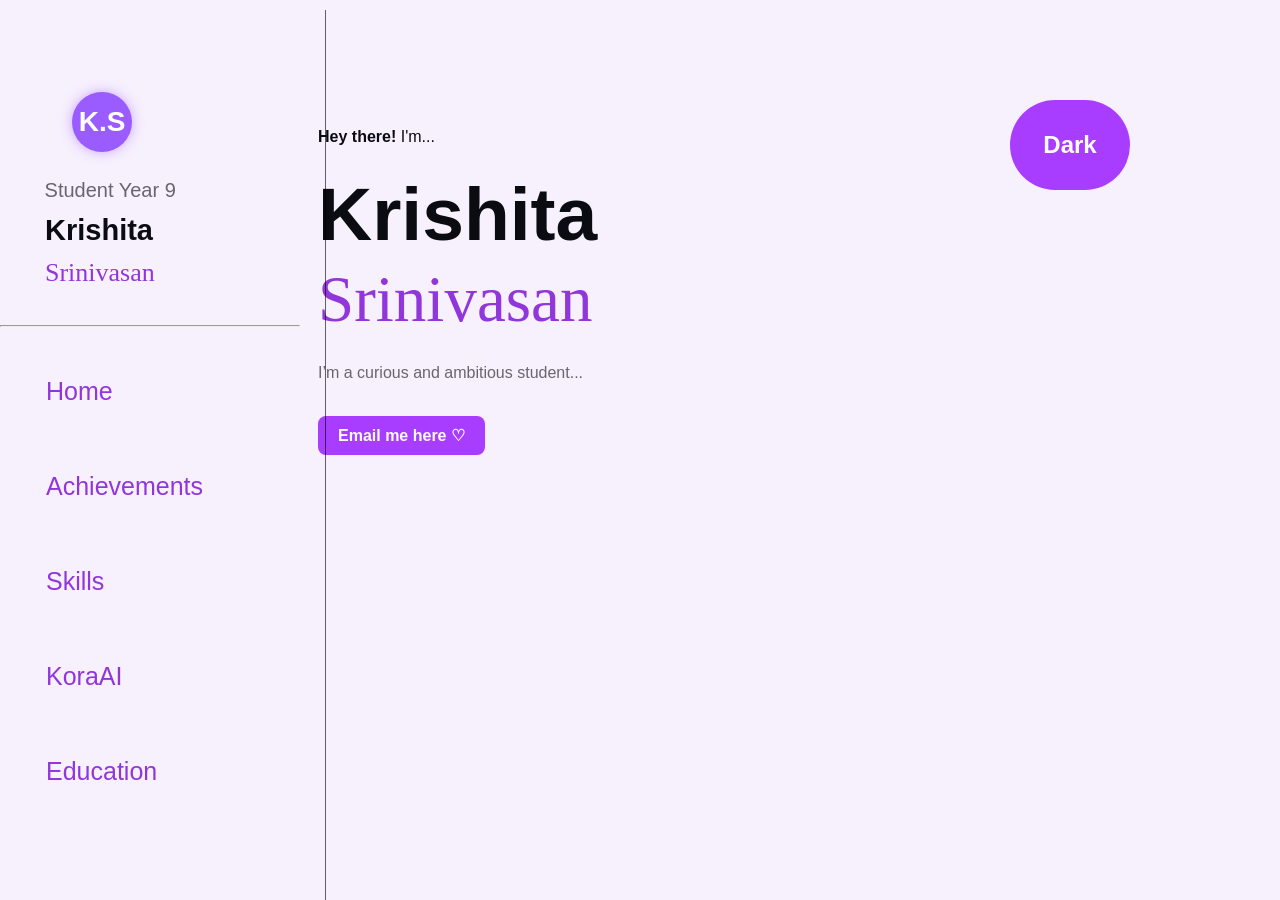
==== index.html @ 89aa0915 "Update index.html" ====
<!DOCTYPE html>
<html lang="en">
<head>
    <meta charset="UTF-8">
    <meta http-equiv="X-UA-Compatible" content="IE=edge">
    <meta name="viewport" content="width=device-width, initial-scale=1.0">
    <title>Resume</title>
    <link rel="stylesheet" href="Stylish.css">
    <title>Welcome to my site!</title>
</head>

<script src="dockHover.js"></script>

<body class="light-theme" text-align="center">

<div class="site-container">

    <div class="sidenav"><br><br><br><br>
        <div class="avatar-text">K.S</div>

        <!-- FIXED: vertical line moved slightly right -->
        <div class="fixed-vertical" style="left: 430px;"></div>

        <br>
        <p id="student"> Student Year 9</p>
        <h2 id="name1">Krishita</h2>
        <p id="name2">Srinivasan</p><br>
        <hr>
        <br><br>

        <a href="index.html">Home</a>
        <br><br><br>

        <a href="achievments.html">Achievements</a>
        <br><br><br>

        <a href="skills.html">Skills</a>
        <br><br><br>
        <a href="chatbot.html">KoraAI</a>
        <br>
        <br>
        <br>
        <a href="education.html">Education</a>
  
        
    </div>

    <div class="vertical-divider"></div>

    <div class="main">
        <strong>Hey there!</strong> I'm...<br>
        <h1 style="text-align: left;" id="name3">Krishita</h1>
        <p id="name4">Srinivasan</p>
        <p id="msg">I’m a curious and ambitious student...</p>
        <br>
        <a href="mailto:Krishita@outlook.com" class="email-btn">Email me here ♡</a>

        <div>
            <button class="btn">Dark</button>
        </div>

        <script>alert("Welcome to my resume!");</script>
        <script src="JavaScript1.js"></script>
        <noscript>Your browser does not support JavaScript!</noscript>
    </div>

</div>

</body>
</html>
---- Stylish.css ----
ul {
    font-family: 'Segoe UI', Tahoma, Geneva, Verdana, sans-serif;
}
li{
    list-style: circle;
}
.list {
    list-style: disc;
}
#msg {
    font-family: Arial, Helvetica, sans-serif;
    opacity: 0.6;
    align-self: center;
}
:root {
    --black: #0B0B12;
    --purple: #f7f0fd;    
}

body {
    background-color: var(--bg);
    color: var(--fontColor);
    font-family: Arial, Helvetica, sans-serif;
}
.btn {
    position: fixed;
    top: 100px;
    right: 150px;
    height: 90px;
    width: 120px;
    background-color:#a83dff;
    cursor: pointer;
    font-size: x-large;
    transition: 0.25s ease; 
     color: #fefdfe;
  text-decoration: none;
  font-weight: 600;
  border-radius: 999px;
  display: inline-block;
}
.btn:hover {
  transform: translateY(-2px);
}
.light-theme {
  --bg: var(--purple);
  --fontColor: var(--black);
  --btnBg: var(--purple);
  --btnFontColor: var(--black);
}

.dark-theme {
  --bg: var(--black);
  --fontColor: var(--purple);
  --btnBg: var(--black);
  --btnFontColor: var(--purple);
}
html { scroll-behavior: smooth; }
/* Base link colour */
a {
  color: #9136db;   /* light purple‑pink */
  text-decoration: none;
}

/* Hover effect */
a:hover {
  color: #f1cffd;   /* brighter pastel pink‑purple */
}

/* Visited links */
a:visited {
  color: #da7ff8;   /* slightly deeper shade */
}

/* Active (when clicking) */
a:active {
  color: #e0cbf2;   /* soft pink flash */
}

/* Wrap text */
p {
  white-space: pre-wrap;
}
/* Style for the side navigation */
.sidenav {
  height: 100%; /* Full-height */
  width: 300px; /* Set the width of the side navigation */
  position: fixed; /* Fixed position */
  z-index: 100; /* Stay on top */
  top: 0; /* Stay at the top */
  left: 0; /* Stay on the left */
  background-color: var(--purple); /* Background color */
  overflow-x: hidden; /* Disable horizontal scroll */
  padding-top: 20px; /* Place content 20px from the top */
  
}
/* Style for the links inside the side navigation */
.sidenav a {
  padding: 6px 8px 6px 16px; /* Padding */
  text-decoration-style: double;/* Remove underline */
  font-size: 25px; /* Increase font size */
  color: #9136db; /* Link color */
  display:ruby-base; /* Make the links appear below each other */
  margin-left: 10%;
}
/* Change color on hover */
.sidenav a:hover {
  color: #e0cbf2;   /* brighter pastel pink‑purple */
}
.sidenav a:visited {
  color: #9136db;   /* slightly deeper shade */
}
.sidenav a:active {
  color: #e0cbf2;   /* soft pink flash */
}
.sidenav a:hover {
  transform: translateX(-10px);
  color: #e0cbf2;
}
.sidenav a {
  transition: transform 0.2s ease;
  display: block; /* ensures transform behaves correctly */
}
/* Style for the main content */
.main {
  margin-left: 300px; /* Same as the width of the sidenav */
  padding: 0px 10px; /* Some padding */
} 
/*on smaller screens, where the height of the sidenav is 100% instead of 100vh, remove the left margin of the main content to prevent it from being hidden behind the sidenav*/
@media screen and (max-height: 450px) {
  .sidenav {padding-top: 15px;}
  .sidenav a {font-size: 18px;}
  .main {margin-left: 0;}
}
.dark-theme .sidenav {
  background-color: var(--black); /* Dark background for sidenav */
}
.vline {
  width: 100px;
  height: 100px;
 color: #000000;
}


.vertical-divider {
  height: 100px;
  width: 1%;
  margin: 14px 0;        /* gap above and below */
  background-color:var(--black);   /* light mode line */
  opacity: 0.6;              /* slightly transparent */
}

/* Dark mode version */
.dark-mode .vertical-divider {
color: #444;  /* darker line for dark mode */
  opacity: 0.7;
}
#name1 {
    font-size: 29px;
    font-family:Arial, Helvetica, sans-serif, Impact, Haettenschweiler, 'Arial Narrow Bold', sans-serif;
    line-break: 0.5;
    margin-left: 15%;
  }
#name2 {
    font-size: 26px;
    font-family:'Times New Roman', Times, serif;
    line-height: 0.009;
    color: #9136db;
    margin-left: 15%;
}
.fixed-vertical {
  border-left: 1px solid rgb(0, 0, 0);
  height: 1230px;
  position: fixed;
  left: 405px;
  margin-left: -105px;
  top: 10px;
  bottom: 10px;
  opacity: 0.6;
  flex-shrink: 0;
}
.dark-theme .fixed-vertical {
    border-left: 2.5px solid rgb(255, 255, 255);
   height: 1230px;
  position: fixed;
  left: 405px;
  margin-left: -105px;
  top: 10px;
  bottom: 10px;
  opacity: 0.6;
  flex-shrink: 0;
}
.email-btn {
  display: inline-block;
  padding: 10px 20px;
  background-color:#a83dff; /* purple accent */
  color: #fefdfe;
  text-decoration: none;
  border-radius: 8px;
  font-weight: 600;
  transition: 0.25s ease;
}

.email-btn:hover {
  background-color: #a83dff; /* darker purple on hover */
  transform: translateY(-2px);
}
#name3 {
    font-size: 75px;
    font-family:Arial, Helvetica, sans-serif, Impact, Haettenschweiler, 'Arial Narrow Bold', sans-serif;
    line-height: 0.5;
    text-align: left;
}

#name4 {
    font-size: 65px;
    font-family:'Times New Roman', Times, serif;
    line-height: 0.009;
    text-align: left;
    color: #9136db;
}
.dark-theme #name4 {
    color: #be79f7;
}
.dark-theme #name2 {
    color: #be79f7;
}
.darktheme .sidenav a{
  color: #be79f7;
}
.darktheme .sidenav a:visited {
  color: #cf9ef7;
}
.darktheme .sidenav a:active {
  color: #be79f7;
}
.darktheme .sidenav a:hover {
  color: #c993f6;
}
.avatar-text {
  width: 60px;
  height: 60px;
  border-radius: 50%;
  background: #9B5CFF;
  color: white;
  display: flex;
  align-items: center;
  justify-content: center;
  font-size: 28px;
  font-weight: 700;
  box-shadow: 0 0 12px rgba(155, 92, 255, 0.5);
  margin-left: 24%;
}
#student {
    font-size: 20px;
    margin-left: 13%;
    opacity: 0.6;
    line-height: 0.009;
}
.site-container {
  width: 1000px;          /* choose the size you want */
  margin: fixed;         /* centers the site */
  background: inherit;    /* keeps your theme working */
}
body {
  min-width: 199px;
}
.change {
    transition: transform 0.2s ease;
    display: block; 
    font-size: 25px; /* Increase font size */
    color: #9136db; /* Link color */
}
.chat-container {
    width: 450px;
    background: white;
    border-radius: 15px;
    box-shadow: 0 0 20px rgba(0,0,0,0.1);
    overflow: hidden;
    margin-top: 40px;
}

.dark-theme .chat-container {
    background: #1a1a1a;
}

.chat-header {
    background: #a83dff;
    padding: 15px;
    text-align: center;
    font-size: 22px;
    color: white;
    font-weight: bold;
}

.chat-box {
    height: 420px;
    padding: 15px;
    overflow-y: auto;
    display: flex;
    flex-direction: column;
}

.bot-message, .user-message {
    padding: 10px 14px;
    margin: 10px 0;
    border-radius: 12px;
    max-width: 80%;
    font-family: Arial, Helvetica, sans-serif;
}

.bot-message {
    background: #f7f0fd;
    align-self: flex-start;
}

.dark-theme .bot-message {
    background: #3a2a4f;
    color: white;
}

.user-message {
    background: #d1ffd6;
    align-self: flex-end;
}

.dark-theme .user-message {
    background: #2f4f2f;
    color: white;
}

.input-area {
    display: flex;
    border-top: 1px solid #ddd;
}

input {
    flex: 1;
    padding: 12px;
    border: none;
    outline: none;
}

button {
    padding: 12px 20px;
    background: #a83dff;
    border: none;
    color: white;
    cursor: pointer;
    transition: 0.2s ease;
}

button:hover {
    transform: translateY(-2px);
}
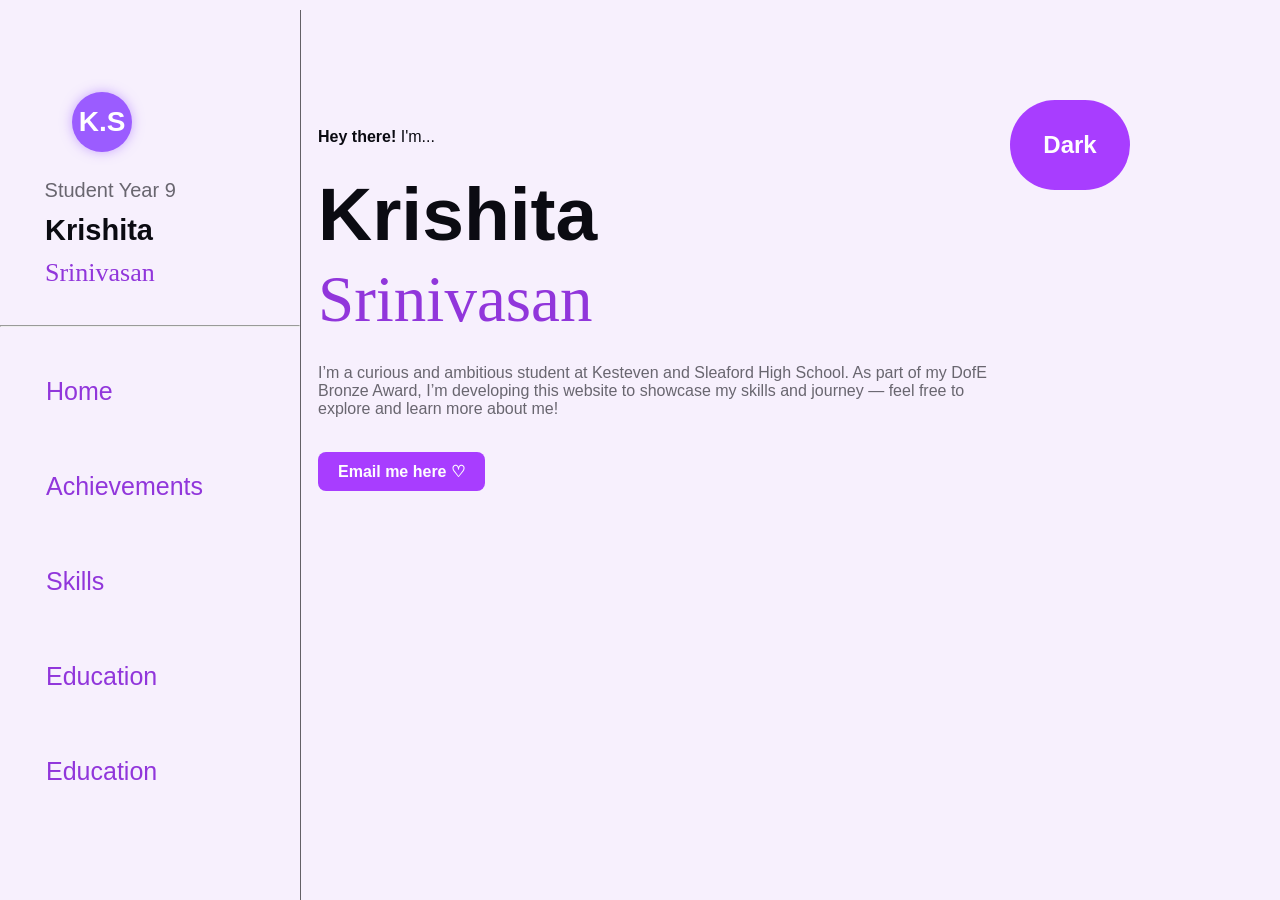
==== commit 097be809: "Add link to chatbot.html in index.html" ====
--- a/index.html
+++ b/index.html
@@ -1,70 +1,69 @@
-<!DOCTYPE html>
-<html lang="en">
-<head>
-    <meta charset="UTF-8">
-    <meta http-equiv="X-UA-Compatible" content="IE=edge">
-    <meta name="viewport" content="width=device-width, initial-scale=1.0">
-    <title>Resume</title>
-    <link rel="stylesheet" href="Stylish.css">
-    <title>Welcome to my site!</title>
-</head>
+<HTML lang="en">
+        <!DOCTYPE html>
+        <html lang="en">
+        <head>
+            <meta charset="UTF-8">
+            <meta http-equiv="X-UA-Compatible" content="IE=edge">
+            <meta name="viewport" content="width=device-width, initial-scale=1.0">
+            <title>Resume</title>
+            <link rel="stylesheet" href="Stylish.css">
 
-<script src="dockHover.js"></script>
+        <Title>Welcome to my site!</Title>
 
-<body class="light-theme" text-align="center">
+        </head>
+  <script src="dockHover.js"></script>
+    <body class= "light-theme" text-align= "center">
+<div class="site-container">
+<div class="sidenav"><br><br><br><br>
+ <div class="avatar-text">K.S</div>
+  <div class="fixed-vertical"></div>
+  <br>
+  <p id="student"> Student Year 9</p>
+  <h2 id="name1">Krishita</h2>
+  <p id="name2">Srinivasan</p><br>
+  <hr>
+  <br>
+  <br>
+  <a href="index.html">Home</a>
+  <br>
+  <br>
+  <br>
+  <a href="achievments.html">Achievements</a>
+  <br>
+  <br>
+  <br>
+  <a href="skills.html">Skills</a>                                                                                                                                                                                                                                                                                                                                                                                                                                      
+  <br>
+  <br>  
+  <br>  
+  <a href="education.html">Education</a>
+  <br>
+  <br>  
+  <br>  
+  <a href="chatbot.html">Education</a>
+</div>
+<div class="vertical-divider"></div>
 
-<div class="site-container">
+<div class="main">
+  
+  <strong>Hey there!</strong> I'm...<br>
+  <H1 style="text-align: left;" id="name3">Krishita</H1>
+     <p id="name4">Srinivasan</p>
+            <p id ="msg">I’m a curious and ambitious student at Kesteven and Sleaford High School. As part of my DofE Bronze Award, I’m developing this website to showcase my skills and journey — feel free to explore and learn more about me!</p>  
+            <br>
+             <a href="mailto:Krishita@outlook.com" class="email-btn">Email me here ♡</a>
 
-    <div class="sidenav"><br><br><br><br>
-        <div class="avatar-text">K.S</div>
 
-        <!-- FIXED: vertical line moved slightly right -->
-        <div class="fixed-vertical" style="left: 430px;"></div>
+                    <div >
+                        <button class="btn">
+                            Dark
+                        </button>
+                    </div>
+                           <script>alert("Welcome to my resume!");</script>
 
-        <br>
-        <p id="student"> Student Year 9</p>
-        <h2 id="name1">Krishita</h2>
-        <p id="name2">Srinivasan</p><br>
-        <hr>
-        <br><br>
+                          <script src="JavaScript1.js"></script> 
+                          <noscript>Your browser does not support JavaScript!</noscript>
+ </div>
+                        </body>
 
-        <a href="index.html">Home</a>
-        <br><br><br>
-
-        <a href="achievments.html">Achievements</a>
-        <br><br><br>
-
-        <a href="skills.html">Skills</a>
-        <br><br><br>
-        <a href="chatbot.html">KoraAI</a>
-        <br>
-        <br>
-        <br>
-        <a href="education.html">Education</a>
-  
-        
-    </div>
-
-    <div class="vertical-divider"></div>
-
-    <div class="main">
-        <strong>Hey there!</strong> I'm...<br>
-        <h1 style="text-align: left;" id="name3">Krishita</h1>
-        <p id="name4">Srinivasan</p>
-        <p id="msg">I’m a curious and ambitious student...</p>
-        <br>
-        <a href="mailto:Krishita@outlook.com" class="email-btn">Email me here ♡</a>
-
-        <div>
-            <button class="btn">Dark</button>
-        </div>
-
-        <script>alert("Welcome to my resume!");</script>
-        <script src="JavaScript1.js"></script>
-        <noscript>Your browser does not support JavaScript!</noscript>
-    </div>
-
-</div>
-
-</body>
 </html>
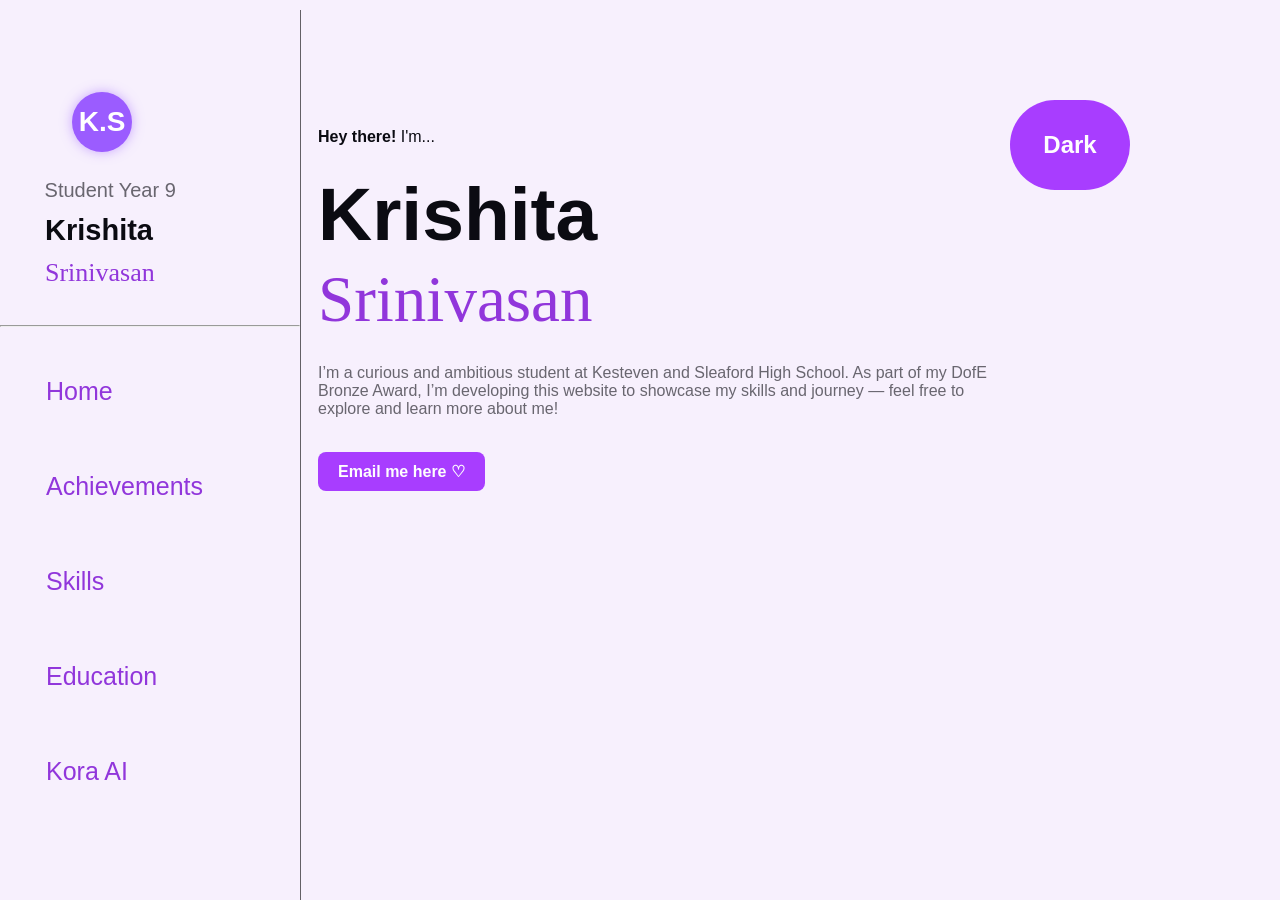
==== commit b3518c3b: "Update index.html" ====
--- a/index.html
+++ b/index.html
@@ -40,7 +40,7 @@
   <br>
   <br>  
   <br>  
-  <a href="chatbot.html">Education</a>
+  <a href="chatbot.html">Kora AI</a>
 </div>
 <div class="vertical-divider"></div>
 
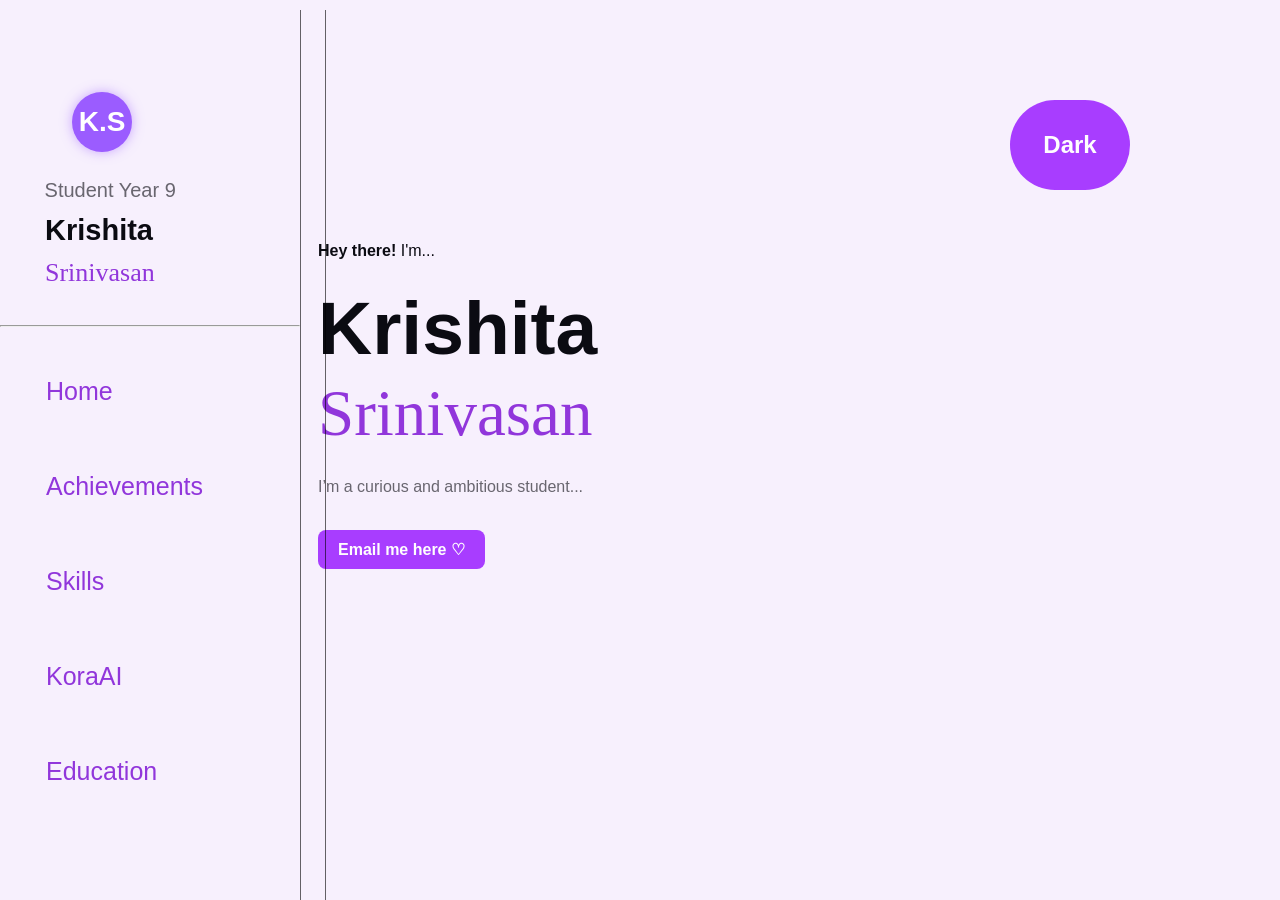
==== commit d155d27c: "Merge branch 'main' into second-branch" ====
--- a/index.html
+++ b/index.html
@@ -1,18 +1,18 @@
-<HTML lang="en">
-        <!DOCTYPE html>
-        <html lang="en">
-        <head>
-            <meta charset="UTF-8">
-            <meta http-equiv="X-UA-Compatible" content="IE=edge">
-            <meta name="viewport" content="width=device-width, initial-scale=1.0">
-            <title>Resume</title>
-            <link rel="stylesheet" href="Stylish.css">
+<!DOCTYPE html>
+<html lang="en">
+<head>
+    <meta charset="UTF-8">
+    <meta http-equiv="X-UA-Compatible" content="IE=edge">
+    <meta name="viewport" content="width=device-width, initial-scale=1.0">
+    <title>Resume</title>
+    <link rel="stylesheet" href="Stylish.css">
+    <title>Welcome to my site!</title>
+</head>
 
-        <Title>Welcome to my site!</Title>
+<script src="dockHover.js"></script>
 
-        </head>
-  <script src="dockHover.js"></script>
-    <body class= "light-theme" text-align= "center">
+<body class="light-theme" text-align="center">
+
 <div class="site-container">
 <div class="sidenav"><br><br><br><br>
  <div class="avatar-text">K.S</div>
@@ -44,26 +44,56 @@
 </div>
 <div class="vertical-divider"></div>
 
-<div class="main">
+    <div class="sidenav"><br><br><br><br>
+        <div class="avatar-text">K.S</div>
+
+        <!-- FIXED: vertical line moved slightly right -->
+        <div class="fixed-vertical" style="left: 430px;"></div>
+
+        <br>
+        <p id="student"> Student Year 9</p>
+        <h2 id="name1">Krishita</h2>
+        <p id="name2">Srinivasan</p><br>
+        <hr>
+        <br><br>
+
+        <a href="index.html">Home</a>
+        <br><br><br>
+
+        <a href="achievments.html">Achievements</a>
+        <br><br><br>
+
+        <a href="skills.html">Skills</a>
+        <br><br><br>
+        <a href="chatbot.html">KoraAI</a>
+        <br>
+        <br>
+        <br>
+        <a href="education.html">Education</a>
   
-  <strong>Hey there!</strong> I'm...<br>
-  <H1 style="text-align: left;" id="name3">Krishita</H1>
-     <p id="name4">Srinivasan</p>
-            <p id ="msg">I’m a curious and ambitious student at Kesteven and Sleaford High School. As part of my DofE Bronze Award, I’m developing this website to showcase my skills and journey — feel free to explore and learn more about me!</p>  
-            <br>
-             <a href="mailto:Krishita@outlook.com" class="email-btn">Email me here ♡</a>
+        
+    </div>
 
+    <div class="vertical-divider"></div>
 
-                    <div >
-                        <button class="btn">
-                            Dark
-                        </button>
-                    </div>
-                           <script>alert("Welcome to my resume!");</script>
+    <div class="main">
+        <strong>Hey there!</strong> I'm...<br>
+        <h1 style="text-align: left;" id="name3">Krishita</h1>
+        <p id="name4">Srinivasan</p>
+        <p id="msg">I’m a curious and ambitious student...</p>
+        <br>
+        <a href="mailto:Krishita@outlook.com" class="email-btn">Email me here ♡</a>
 
-                          <script src="JavaScript1.js"></script> 
-                          <noscript>Your browser does not support JavaScript!</noscript>
- </div>
-                        </body>
+        <div>
+            <button class="btn">Dark</button>
+        </div>
 
+        <script>alert("Welcome to my resume!");</script>
+        <script src="JavaScript1.js"></script>
+        <noscript>Your browser does not support JavaScript!</noscript>
+    </div>
+
+</div>
+
+</body>
 </html>
--- a/Stylish.css
+++ b/Stylish.css
@@ -352,3 +352,37 @@
 button:hover {
     transform: translateY(-2px);
 }
+#education {
+    font-size: 75px;
+    font-family: "Arial Black", Arial, Helvetica, sans-serif;
+    font-weight: 900;
+    text-align: center;
+    letter-spacing: 1px;
+}
+/* Skills Page Title */
+#skills-title {
+    font-size: 40px;
+    font-family: "Arial Black", Arial, Helvetica, sans-serif;
+    font-weight: 900;
+    text-align: center;
+    letter-spacing: 1px;
+    margin-top: 40px;
+}
+
+/* Skills List */
+#skills-list {
+    list-style-type: none;
+    padding: 0;
+    margin-top: 20px;
+    text-align: center;
+    font-size: 22px;
+    font-family: Arial, Helvetica, sans-serif !important;
+}
+
+
+#skills-list li {
+    margin: 10px 0;
+    font-weight: 600;
+}
+
+
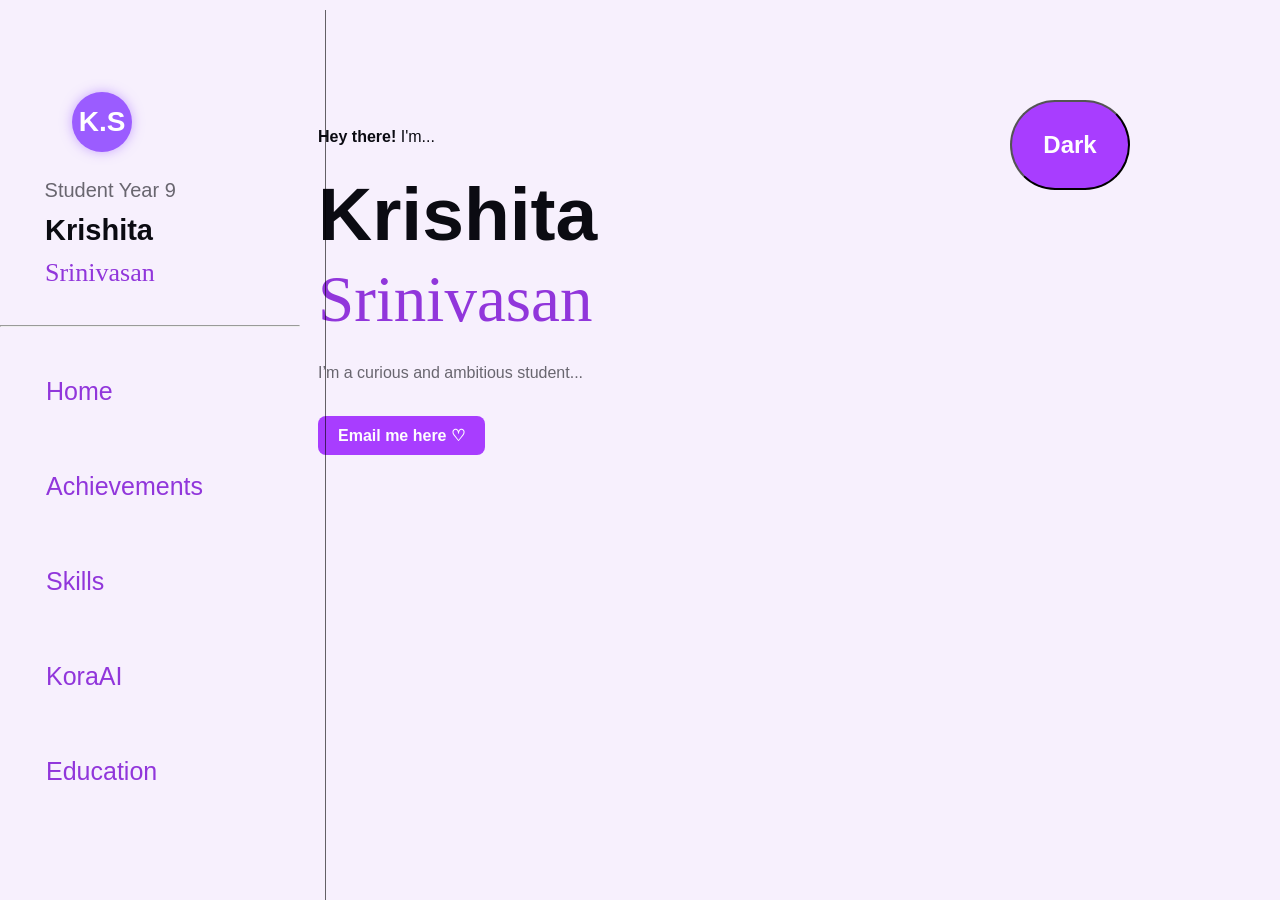
==== commit 9c61a26d: "Revert "Second branch"" ====
--- a/index.html
+++ b/index.html
@@ -14,35 +14,6 @@
 <body class="light-theme" text-align="center">
 
 <div class="site-container">
-<div class="sidenav"><br><br><br><br>
- <div class="avatar-text">K.S</div>
-  <div class="fixed-vertical"></div>
-  <br>
-  <p id="student"> Student Year 9</p>
-  <h2 id="name1">Krishita</h2>
-  <p id="name2">Srinivasan</p><br>
-  <hr>
-  <br>
-  <br>
-  <a href="index.html">Home</a>
-  <br>
-  <br>
-  <br>
-  <a href="achievments.html">Achievements</a>
-  <br>
-  <br>
-  <br>
-  <a href="skills.html">Skills</a>                                                                                                                                                                                                                                                                                                                                                                                                                                      
-  <br>
-  <br>  
-  <br>  
-  <a href="education.html">Education</a>
-  <br>
-  <br>  
-  <br>  
-  <a href="chatbot.html">Kora AI</a>
-</div>
-<div class="vertical-divider"></div>
 
     <div class="sidenav"><br><br><br><br>
         <div class="avatar-text">K.S</div>
--- a/Stylish.css
+++ b/Stylish.css
@@ -264,125 +264,5 @@
 body {
   min-width: 199px;
 }
-.change {
-    transition: transform 0.2s ease;
-    display: block; 
-    font-size: 25px; /* Increase font size */
-    color: #9136db; /* Link color */
-}
-.chat-container {
-    width: 450px;
-    background: white;
-    border-radius: 15px;
-    box-shadow: 0 0 20px rgba(0,0,0,0.1);
-    overflow: hidden;
-    margin-top: 40px;
-}
-
-.dark-theme .chat-container {
-    background: #1a1a1a;
-}
-
-.chat-header {
-    background: #a83dff;
-    padding: 15px;
-    text-align: center;
-    font-size: 22px;
-    color: white;
-    font-weight: bold;
-}
-
-.chat-box {
-    height: 420px;
-    padding: 15px;
-    overflow-y: auto;
-    display: flex;
-    flex-direction: column;
-}
-
-.bot-message, .user-message {
-    padding: 10px 14px;
-    margin: 10px 0;
-    border-radius: 12px;
-    max-width: 80%;
-    font-family: Arial, Helvetica, sans-serif;
-}
-
-.bot-message {
-    background: #f7f0fd;
-    align-self: flex-start;
-}
-
-.dark-theme .bot-message {
-    background: #3a2a4f;
-    color: white;
-}
-
-.user-message {
-    background: #d1ffd6;
-    align-self: flex-end;
-}
-
-.dark-theme .user-message {
-    background: #2f4f2f;
-    color: white;
-}
-
-.input-area {
-    display: flex;
-    border-top: 1px solid #ddd;
-}
-
-input {
-    flex: 1;
-    padding: 12px;
-    border: none;
-    outline: none;
-}
-
-button {
-    padding: 12px 20px;
-    background: #a83dff;
-    border: none;
-    color: white;
-    cursor: pointer;
-    transition: 0.2s ease;
-}
-
-button:hover {
-    transform: translateY(-2px);
-}
-#education {
-    font-size: 75px;
-    font-family: "Arial Black", Arial, Helvetica, sans-serif;
-    font-weight: 900;
-    text-align: center;
-    letter-spacing: 1px;
-}
-/* Skills Page Title */
-#skills-title {
-    font-size: 40px;
-    font-family: "Arial Black", Arial, Helvetica, sans-serif;
-    font-weight: 900;
-    text-align: center;
-    letter-spacing: 1px;
-    margin-top: 40px;
-}
-
-/* Skills List */
-#skills-list {
-    list-style-type: none;
-    padding: 0;
-    margin-top: 20px;
-    text-align: center;
-    font-size: 22px;
-    font-family: Arial, Helvetica, sans-serif !important;
-}
-
-
-#skills-list li {
-    margin: 10px 0;
-    font-weight: 600;
-}
-
-
+
+
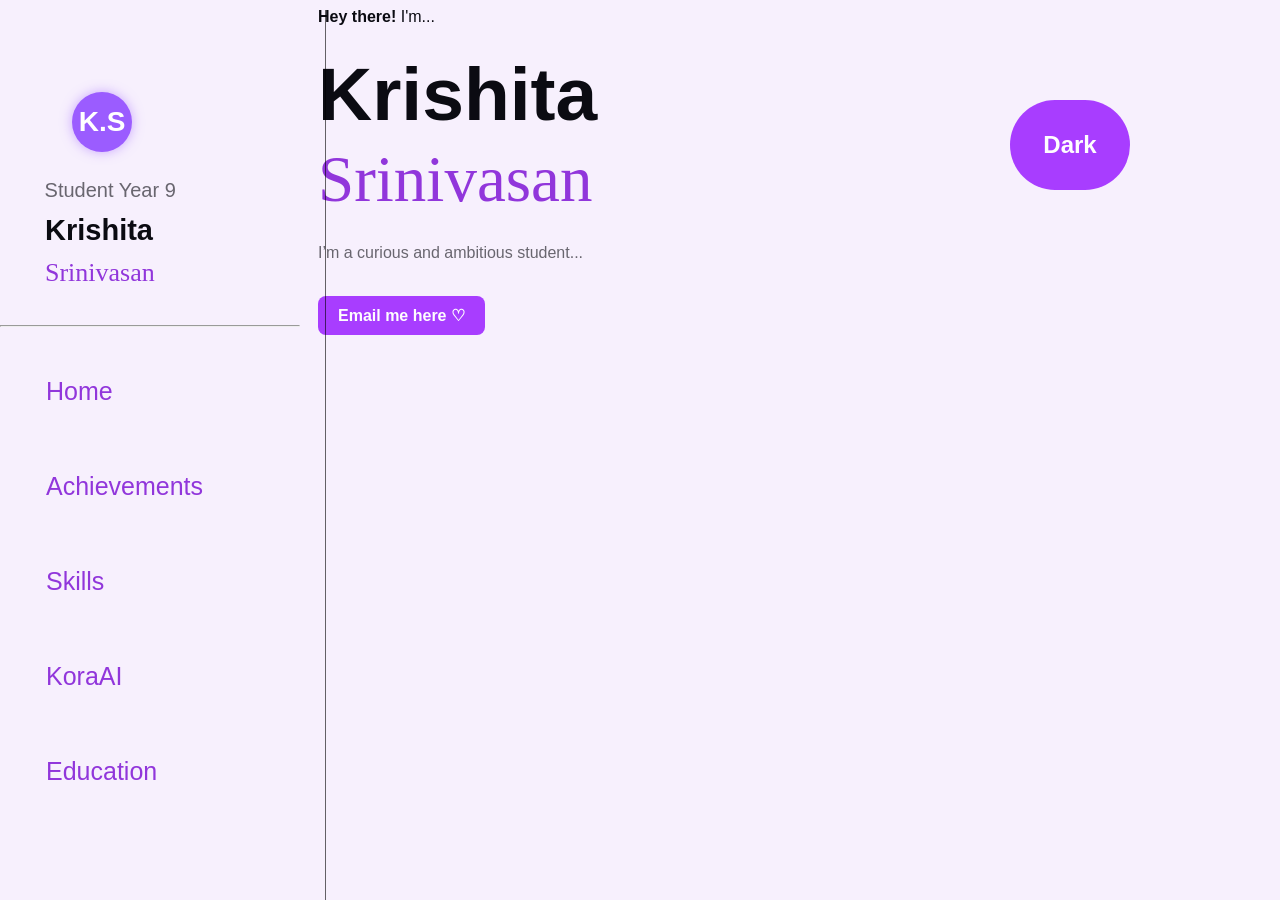
==== commit fd051849: "Remove empty fixed-vertical div from index.html" ====
--- a/index.html
+++ b/index.html
@@ -14,6 +14,35 @@
 <body class="light-theme" text-align="center">
 
 <div class="site-container">
+<div class="sidenav"><br><br><br><br>
+ <div class="avatar-text">K.S</div>
+ 
+  <br>
+  <p id="student"> Student Year 9</p>
+  <h2 id="name1">Krishita</h2>
+  <p id="name2">Srinivasan</p><br>
+  <hr>
+  <br>
+  <br>
+  <a href="index.html">Home</a>
+  <br>
+  <br>
+  <br>
+  <a href="achievments.html">Achievements</a>
+  <br>
+  <br>
+  <br>
+  <a href="skills.html">Skills</a>                                                                                                                                                                                                                                                                                                                                                                                                                                      
+  <br>
+  <br>  
+  <br>  
+  <a href="education.html">Education</a>
+  <br>
+  <br>  
+  <br>  
+  <a href="chatbot.html">Kora AI</a>
+</div>
+<div class="vertical-divider"></div>
 
     <div class="sidenav"><br><br><br><br>
         <div class="avatar-text">K.S</div>
--- a/Stylish.css
+++ b/Stylish.css
@@ -140,20 +140,6 @@
  color: #000000;
 }
 
-
-.vertical-divider {
-  height: 100px;
-  width: 1%;
-  margin: 14px 0;        /* gap above and below */
-  background-color:var(--black);   /* light mode line */
-  opacity: 0.6;              /* slightly transparent */
-}
-
-/* Dark mode version */
-.dark-mode .vertical-divider {
-color: #444;  /* darker line for dark mode */
-  opacity: 0.7;
-}
 #name1 {
     font-size: 29px;
     font-family:Arial, Helvetica, sans-serif, Impact, Haettenschweiler, 'Arial Narrow Bold', sans-serif;
@@ -264,5 +250,125 @@
 body {
   min-width: 199px;
 }
-
-
+.change {
+    transition: transform 0.2s ease;
+    display: block; 
+    font-size: 25px; /* Increase font size */
+    color: #9136db; /* Link color */
+}
+.chat-container {
+    width: 450px;
+    background: white;
+    border-radius: 15px;
+    box-shadow: 0 0 20px rgba(0,0,0,0.1);
+    overflow: hidden;
+    margin-top: 40px;
+}
+
+.dark-theme .chat-container {
+    background: #1a1a1a;
+}
+
+.chat-header {
+    background: #a83dff;
+    padding: 15px;
+    text-align: center;
+    font-size: 22px;
+    color: white;
+    font-weight: bold;
+}
+
+.chat-box {
+    height: 420px;
+    padding: 15px;
+    overflow-y: auto;
+    display: flex;
+    flex-direction: column;
+}
+
+.bot-message, .user-message {
+    padding: 10px 14px;
+    margin: 10px 0;
+    border-radius: 12px;
+    max-width: 80%;
+    font-family: Arial, Helvetica, sans-serif;
+}
+
+.bot-message {
+    background: #f7f0fd;
+    align-self: flex-start;
+}
+
+.dark-theme .bot-message {
+    background: #3a2a4f;
+    color: white;
+}
+
+.user-message {
+    background: #d1ffd6;
+    align-self: flex-end;
+}
+
+.dark-theme .user-message {
+    background: #2f4f2f;
+    color: white;
+}
+
+.input-area {
+    display: flex;
+    border-top: 1px solid #ddd;
+}
+
+input {
+    flex: 1;
+    padding: 12px;
+    border: none;
+    outline: none;
+}
+
+button {
+    padding: 12px 20px;
+    background: #a83dff;
+    border: none;
+    color: white;
+    cursor: pointer;
+    transition: 0.2s ease;
+}
+
+button:hover {
+    transform: translateY(-2px);
+}
+#education {
+    font-size: 75px;
+    font-family: "Arial Black", Arial, Helvetica, sans-serif;
+    font-weight: 900;
+    text-align: center;
+    letter-spacing: 1px;
+}
+/* Skills Page Title */
+#skills-title {
+    font-size: 40px;
+    font-family: "Arial Black", Arial, Helvetica, sans-serif;
+    font-weight: 900;
+    text-align: center;
+    letter-spacing: 1px;
+    margin-top: 40px;
+}
+
+/* Skills List */
+#skills-list {
+    list-style-type: none;
+    padding: 0;
+    margin-top: 20px;
+    text-align: center;
+    font-size: 22px;
+    font-family: Arial, Helvetica, sans-serif !important;
+}
+
+
+#skills-list li {
+    margin: 10px 0;
+    font-weight: 600;
+}
+
+
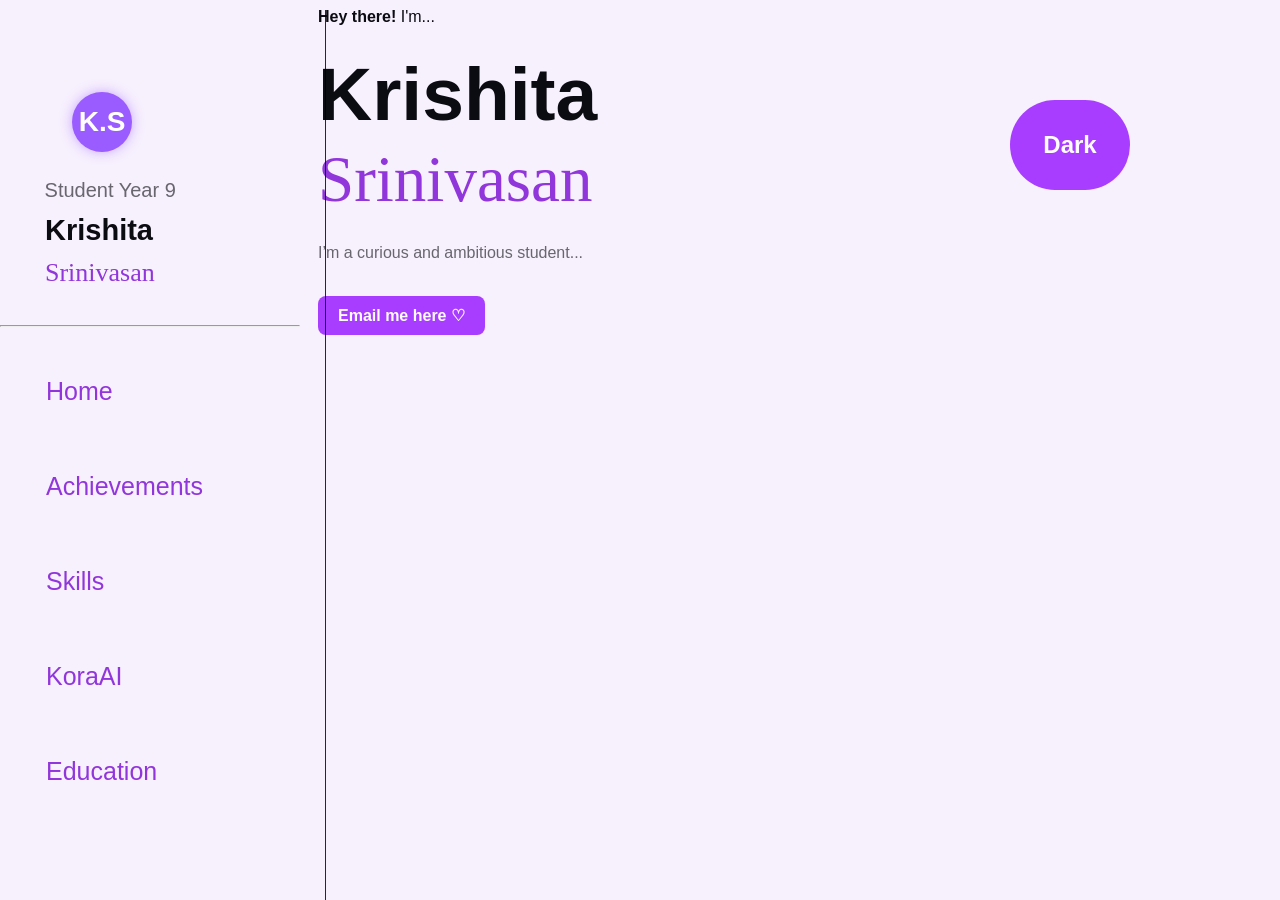
==== commit 9fe5654b: "Update index.html" ====
--- a/index.html
+++ b/index.html
@@ -17,6 +17,8 @@
 <div class="sidenav"><br><br><br><br>
  <div class="avatar-text">K.S</div>
  
+        <!-- FIXED: vertical line moved slightly right -->
+        <div class="fixed-vertical" style="left: 430px;"></div>
   <br>
   <p id="student"> Student Year 9</p>
   <h2 id="name1">Krishita</h2>
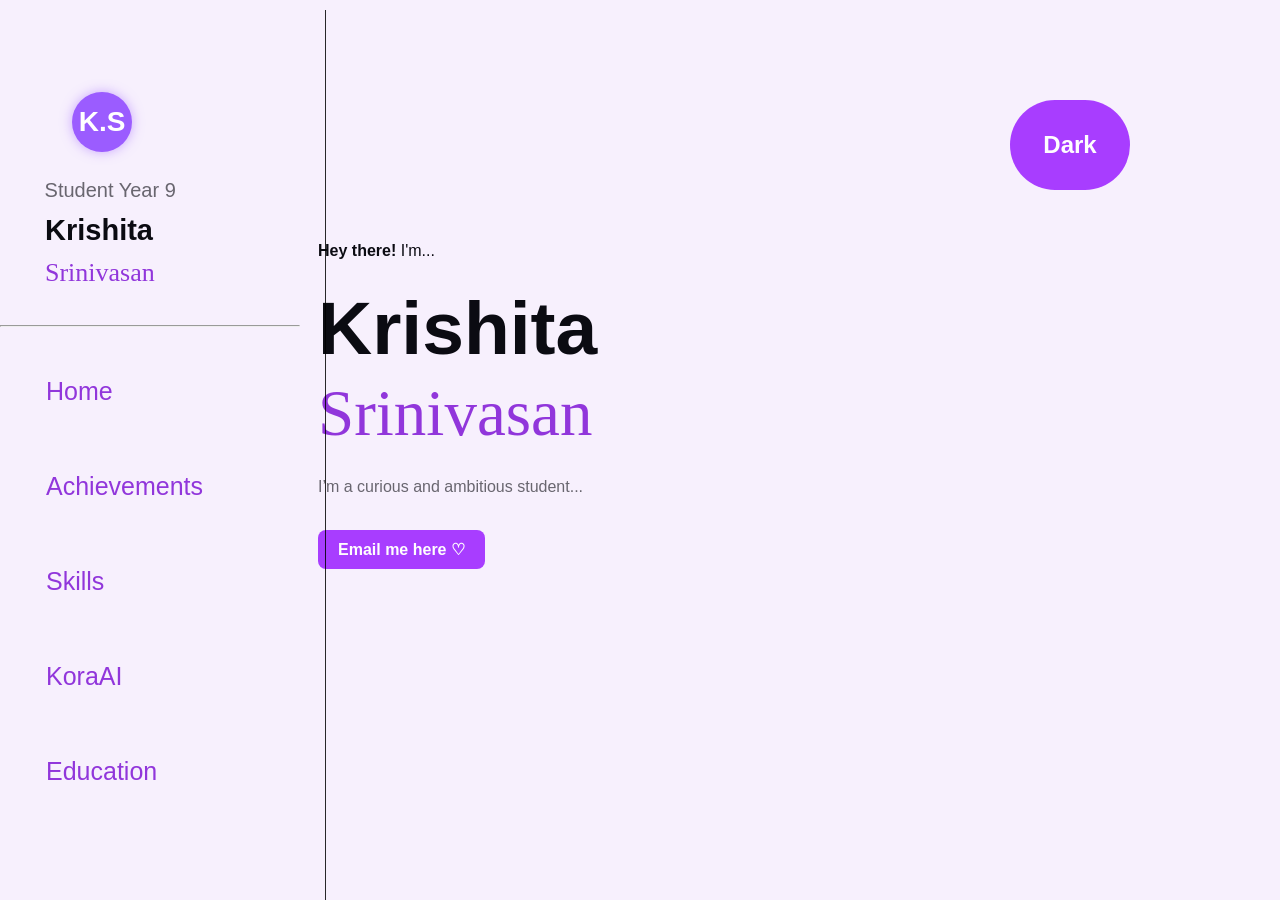
==== commit d142c502: "Change stylesheet link from Stylish.css to newcss.css" ====
--- a/index.html
+++ b/index.html
@@ -5,7 +5,7 @@
     <meta http-equiv="X-UA-Compatible" content="IE=edge">
     <meta name="viewport" content="width=device-width, initial-scale=1.0">
     <title>Resume</title>
-    <link rel="stylesheet" href="Stylish.css">
+    <link rel="stylesheet" href="newcss.css">
     <title>Welcome to my site!</title>
 </head>
 
--- a/newcss.css
+++ b/newcss.css
@@ -0,0 +1,387 @@
+ul {
+    font-family: 'Segoe UI', Tahoma, Geneva, Verdana, sans-serif;
+}
+li{
+    list-style: circle;
+}
+.list {
+    list-style: disc;
+}
+#msg {
+    font-family: Arial, Helvetica, sans-serif;
+    opacity: 0.6;
+    align-self: center;
+}
+:root {
+    --black: #0B0B12;
+    --purple: #f7f0fd;    
+}
+
+body {
+    background-color: var(--bg);
+    color: var(--fontColor);
+    font-family: Arial, Helvetica, sans-serif;
+}
+.btn {
+    position: fixed;
+    top: 100px;
+    right: 150px;
+    height: 90px;
+    width: 120px;
+    background-color:#a83dff;
+    cursor: pointer;
+    font-size: x-large;
+    transition: 0.25s ease; 
+     color: #fefdfe;
+  text-decoration: none;
+  font-weight: 600;
+  border-radius: 999px;
+  display: inline-block;
+}
+.btn:hover {
+  transform: translateY(-2px);
+}
+.light-theme {
+  --bg: var(--purple);
+  --fontColor: var(--black);
+  --btnBg: var(--purple);
+  --btnFontColor: var(--black);
+}
+
+.dark-theme {
+  --bg: var(--black);
+  --fontColor: var(--purple);
+  --btnBg: var(--black);
+  --btnFontColor: var(--purple);
+}
+html { scroll-behavior: smooth; }
+/* Base link colour */
+a {
+  color: #9136db;   /* light purple‑pink */
+  text-decoration: none;
+}
+
+/* Hover effect */
+a:hover {
+  color: #f1cffd;   /* brighter pastel pink‑purple */
+}
+
+/* Visited links */
+a:visited {
+  color: #da7ff8;   /* slightly deeper shade */
+}
+
+/* Active (when clicking) */
+a:active {
+  color: #e0cbf2;   /* soft pink flash */
+}
+
+/* Wrap text */
+p {
+  white-space: pre-wrap;
+}
+/* Style for the side navigation */
+.sidenav {
+  height: 100%; /* Full-height */
+  width: 300px; /* Set the width of the side navigation */
+  position: fixed; /* Fixed position */
+  z-index: 100; /* Stay on top */
+  top: 0; /* Stay at the top */
+  left: 0; /* Stay on the left */
+  background-color: var(--purple); /* Background color */
+  overflow-x: hidden; /* Disable horizontal scroll */
+  padding-top: 20px; /* Place content 20px from the top */
+  
+}
+/* Style for the links inside the side navigation */
+.sidenav a {
+  padding: 6px 8px 6px 16px; /* Padding */
+  text-decoration-style: double;/* Remove underline */
+  font-size: 25px; /* Increase font size */
+  color: #9136db; /* Link color */
+  display:ruby-base; /* Make the links appear below each other */
+  margin-left: 10%;
+}
+/* Change color on hover */
+.sidenav a:hover {
+  color: #e0cbf2;   /* brighter pastel pink‑purple */
+}
+.sidenav a:visited {
+  color: #9136db;   /* slightly deeper shade */
+}
+.sidenav a:active {
+  color: #e0cbf2;   /* soft pink flash */
+}
+.sidenav a:hover {
+  transform: translateX(-10px);
+  color: #e0cbf2;
+}
+.sidenav a {
+  transition: transform 0.2s ease;
+  display: block; /* ensures transform behaves correctly */
+}
+/* Style for the main content */
+.main {
+  margin-left: 300px; /* Same as the width of the sidenav */
+  padding: 0px 10px; /* Some padding */
+} 
+/*on smaller screens, where the height of the sidenav is 100% instead of 100vh, remove the left margin of the main content to prevent it from being hidden behind the sidenav*/
+@media screen and (max-height: 450px) {
+  .sidenav {padding-top: 15px;}
+  .sidenav a {font-size: 18px;}
+  .main {margin-left: 0;}
+}
+.dark-theme .sidenav {
+  background-color: var(--black); /* Dark background for sidenav */
+}
+.vline {
+  width: 100px;
+  height: 100px;
+ color: #000000;
+}
+
+
+.vertical-divider {
+  height: 100px;
+  width: 1%;
+  margin: 14px 0;        /* gap above and below */
+  background-color:var(--black);   /* light mode line */
+  opacity: 0.6;              /* slightly transparent */
+}
+
+/* Dark mode version */
+.dark-mode .vertical-divider {
+color: #444;  /* darker line for dark mode */
+  opacity: 0.7;
+}
+#name1 {
+    font-size: 29px;
+    font-family:Arial, Helvetica, sans-serif, Impact, Haettenschweiler, 'Arial Narrow Bold', sans-serif;
+    line-break: 0.5;
+    margin-left: 15%;
+  }
+#name2 {
+    font-size: 26px;
+    font-family:'Times New Roman', Times, serif;
+    line-height: 0.009;
+    color: #9136db;
+    margin-left: 15%;
+}
+.fixed-vertical {
+  border-left: 1px solid rgb(0, 0, 0);
+  height: 1230px;
+  position: fixed;
+  left: 405px;
+  margin-left: -105px;
+  top: 10px;
+  bottom: 10px;
+  opacity: 0.6;
+  flex-shrink: 0;
+}
+.dark-theme .fixed-vertical {
+    border-left: 2.5px solid rgb(255, 255, 255);
+   height: 1230px;
+  position: fixed;
+  left: 405px;
+  margin-left: -105px;
+  top: 10px;
+  bottom: 10px;
+  opacity: 0.6;
+  flex-shrink: 0;
+}
+.email-btn {
+  display: inline-block;
+  padding: 10px 20px;
+  background-color:#a83dff; /* purple accent */
+  color: #fefdfe;
+  text-decoration: none;
+  border-radius: 8px;
+  font-weight: 600;
+  transition: 0.25s ease;
+}
+
+.email-btn:hover {
+  background-color: #a83dff; /* darker purple on hover */
+  transform: translateY(-2px);
+}
+#name3 {
+    font-size: 75px;
+    font-family:Arial, Helvetica, sans-serif, Impact, Haettenschweiler, 'Arial Narrow Bold', sans-serif;
+    line-height: 0.5;
+    text-align: left;
+}
+
+#name4 {
+    font-size: 65px;
+    font-family:'Times New Roman', Times, serif;
+    line-height: 0.009;
+    text-align: left;
+    color: #9136db;
+}
+.dark-theme #name4 {
+    color: #be79f7;
+}
+.dark-theme #name2 {
+    color: #be79f7;
+}
+.darktheme .sidenav a{
+  color: #be79f7;
+}
+.darktheme .sidenav a:visited {
+  color: #cf9ef7;
+}
+.darktheme .sidenav a:active {
+  color: #be79f7;
+}
+.darktheme .sidenav a:hover {
+  color: #c993f6;
+}
+.avatar-text {
+  width: 60px;
+  height: 60px;
+  border-radius: 50%;
+  background: #9B5CFF;
+  color: white;
+  display: flex;
+  align-items: center;
+  justify-content: center;
+  font-size: 28px;
+  font-weight: 700;
+  box-shadow: 0 0 12px rgba(155, 92, 255, 0.5);
+  margin-left: 24%;
+}
+#student {
+    font-size: 20px;
+    margin-left: 13%;
+    opacity: 0.6;
+    line-height: 0.009;
+}
+.site-container {
+  width: 1000px;          /* choose the size you want */
+  margin: fixed;         /* centers the site */
+  background: inherit;    /* keeps your theme working */
+}
+body {
+  min-width: 199px;
+}
+.change {
+    transition: transform 0.2s ease;
+    display: block; 
+    font-size: 25px; /* Increase font size */
+    color: #9136db; /* Link color */
+}
+.chat-container {
+    width: 450px;
+    background: white;
+    border-radius: 15px;
+    box-shadow: 0 0 20px rgba(0,0,0,0.1);
+    overflow: hidden;
+    margin-top: 40px;
+}
+
+.dark-theme .chat-container {
+    background: #1a1a1a;
+}
+
+.chat-header {
+    background: #a83dff;
+    padding: 15px;
+    text-align: center;
+    font-size: 22px;
+    color: white;
+    font-weight: bold;
+}
+
+.chat-box {
+    height: 420px;
+    padding: 15px;
+    overflow-y: auto;
+    display: flex;
+    flex-direction: column;
+}
+
+.bot-message, .user-message {
+    padding: 10px 14px;
+    margin: 10px 0;
+    border-radius: 12px;
+    max-width: 80%;
+    font-family: Arial, Helvetica, sans-serif;
+}
+
+.bot-message {
+    background: #f7f0fd;
+    align-self: flex-start;
+}
+
+.dark-theme .bot-message {
+    background: #3a2a4f;
+    color: white;
+}
+
+.user-message {
+    background: #d1ffd6;
+    align-self: flex-end;
+}
+
+.dark-theme .user-message {
+    background: #2f4f2f;
+    color: white;
+}
+
+.input-area {
+    display: flex;
+    border-top: 1px solid #ddd;
+}
+
+input {
+    flex: 1;
+    padding: 12px;
+    border: none;
+    outline: none;
+}
+
+button {
+    padding: 12px 20px;
+    background: #a83dff;
+    border: none;
+    color: white;
+    cursor: pointer;
+    transition: 0.2s ease;
+}
+
+button:hover {
+    transform: translateY(-2px);
+}
+
+#education {
+    font-size: 75px;
+    font-family: "Arial Black", Arial, Helvetica, sans-serif;
+    font-weight: 900;
+    text-align: center;
+    letter-spacing: 1px;
+}
+/* Skills Page Title */
+#skills-title {
+    font-size: 40px;
+    font-family: "Arial Black", Arial, Helvetica, sans-serif;
+    font-weight: 900;
+    text-align: center;
+    letter-spacing: 1px;
+    margin-top: 40px;
+}
+
+/* Skills List */
+#skills-list {
+    list-style-type: none;
+    padding: 0;
+    margin-top: 20px;
+    text-align: center;
+    font-size: 22px;
+    font-family: Arial, Helvetica, sans-serif !important;
+}
+
+
+#skills-list li {
+    margin: 10px 0;
+    font-weight: 600;
+}
